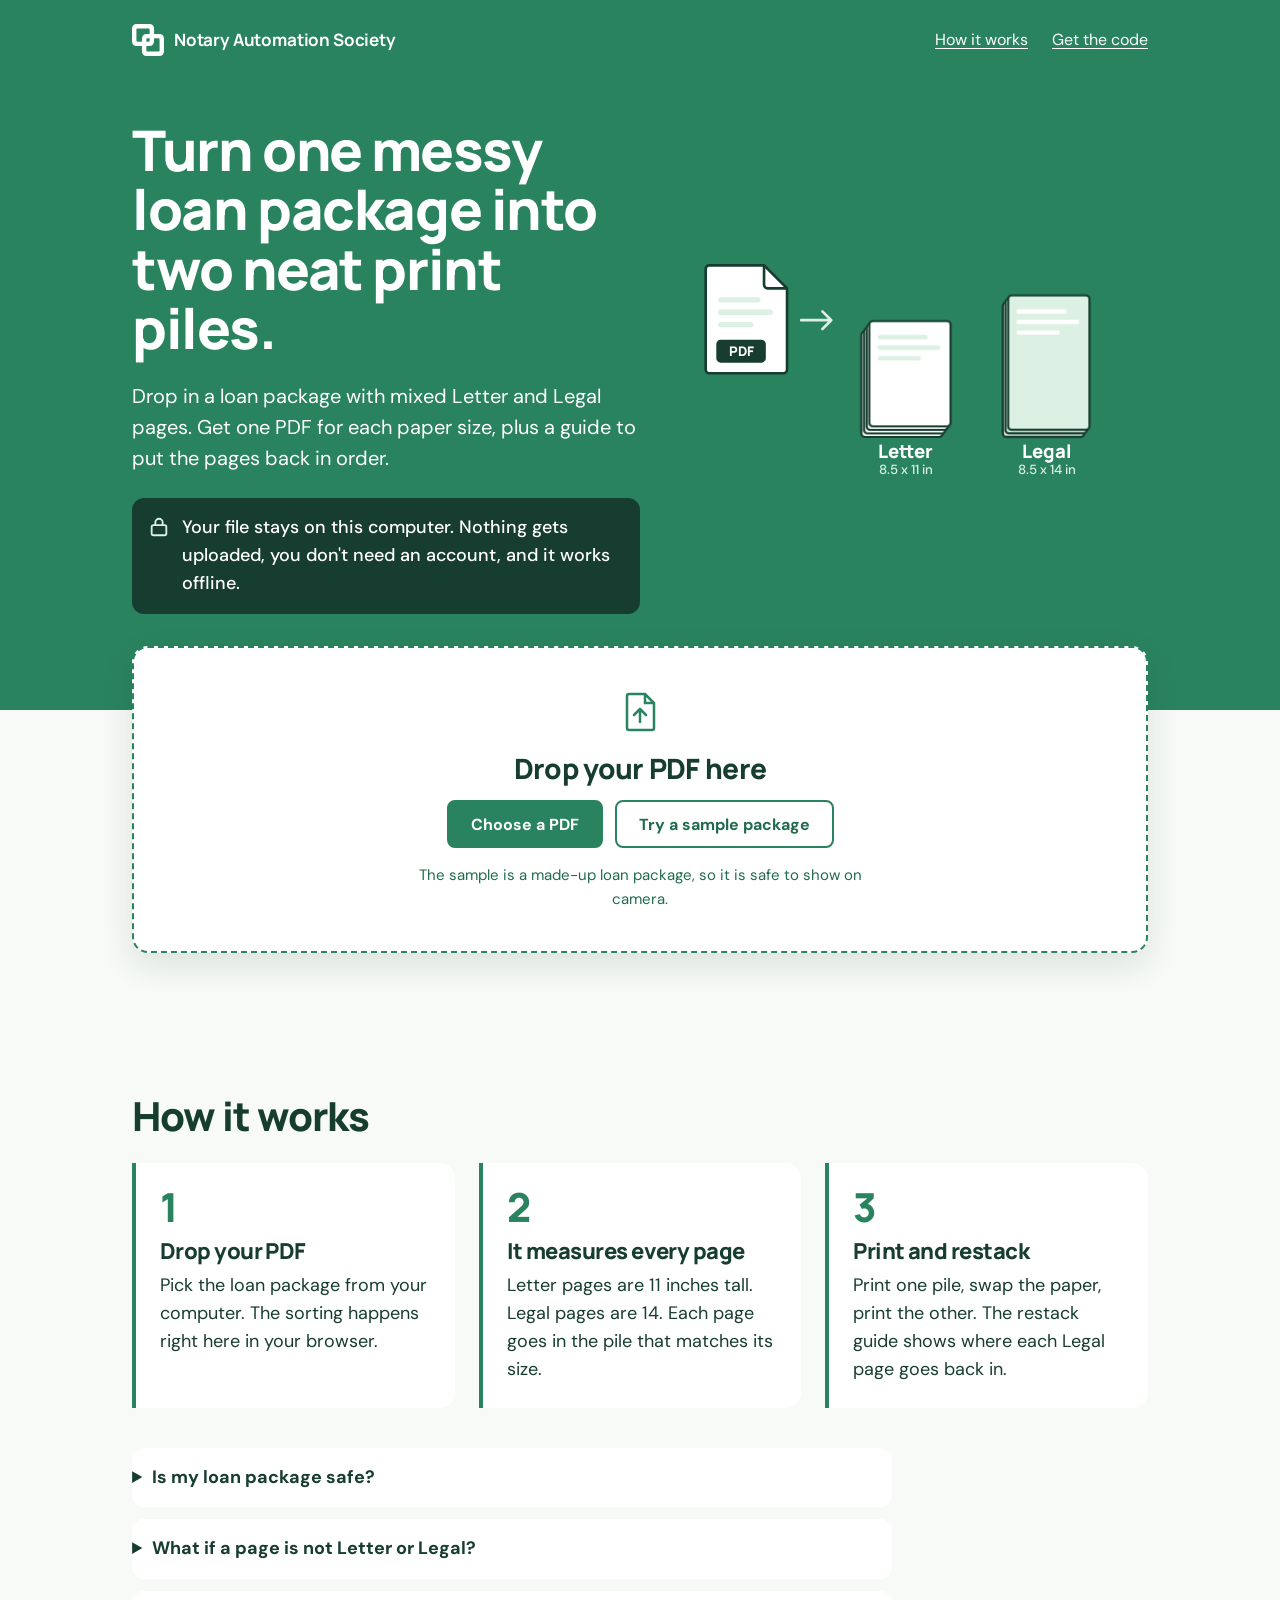
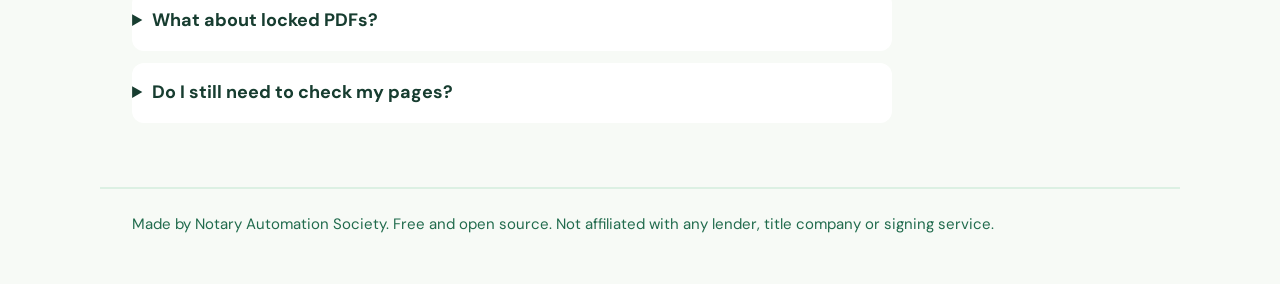
==== index.html @ bef990de "First release: free Letter/Legal page sorter for notaries Splits a mixed loan package into a Letter " ====
<!doctype html>
<html lang="en">
<head>
<meta charset="utf-8">
<meta name="viewport" content="width=device-width, initial-scale=1">
<!-- This rule stops the page from sending anything over the internet. Your PDF stays on your computer. -->
<meta http-equiv="Content-Security-Policy" content="default-src 'self'; script-src 'self'; style-src 'self'; font-src 'self'; img-src 'self' data: blob:; connect-src 'none'; form-action 'none'; base-uri 'none'; object-src 'none'">
<title>Notary Page Sorter</title>
<meta name="description" content="Split a mixed loan package into a Letter PDF and a Legal PDF for one-tray printers. Runs in your browser. Your file never leaves your computer.">
<link rel="icon" href="assets/logo/nas-mark-forest-green.svg" type="image/svg+xml">
<link rel="stylesheet" href="styles.css">
<script src="config.js" defer></script>
<script src="vendor/pdf-lib.min.js" defer></script>
<script src="sample.js" defer></script>
<script src="app.js" defer></script>
</head>
<body class="nas-brand">
<a class="skip" href="#sorter">Skip to the sorter</a>

<div class="hero-band">
  <header class="top wrap">
    <span class="brand"><img src="assets/logo/nas-mark-white.svg" alt="" width="32" height="32"> Notary Automation Society</span>
    <nav class="top-nav" aria-label="Page">
      <a href="#how">How it works</a>
      <a id="code-link" href="https://github.com/eptexas20/notary-page-sorter">Get the code</a>
    </nav>
  </header>

  <section class="hero wrap" aria-labelledby="hero-title">
    <div class="hero-text">
      <h1 id="hero-title">Turn one messy loan package into two neat print piles.</h1>
      <p class="lede">Drop in a loan package with mixed Letter and Legal pages. Get one PDF for each paper size, plus a guide to put the pages back in order.</p>
      <p class="promise">
        <svg viewBox="0 0 24 24" width="22" height="22" aria-hidden="true"><rect x="4" y="10" width="16" height="11" rx="2" fill="none" stroke="currentColor" stroke-width="2"/><path d="M8 10V7a4 4 0 0 1 8 0v3" fill="none" stroke="currentColor" stroke-width="2"/></svg>
        Your file stays on this computer. Nothing gets uploaded, you don't need an account, and it works offline.
      </p>
    </div>

    <svg class="hero-art" viewBox="0 84 520 258" role="img" aria-labelledby="art-title">
      <title id="art-title">A PDF splits into a short Letter pile and a taller Legal pile</title>
      <g class="art-pdf">
        <path d="M24 98h62l26 26v92a4 4 0 0 1-4 4H24a4 4 0 0 1-4-4V102a4 4 0 0 1 4-4z" fill="#FFFFFF" stroke="#173D30" stroke-width="3"/>
        <path d="M86 98v22a4 4 0 0 0 4 4h22" fill="none" stroke="#173D30" stroke-width="3"/>
        <rect x="34" y="134" width="48" height="6" rx="3" fill="#DCF0E3"/>
        <rect x="34" y="148" width="62" height="6" rx="3" fill="#DCF0E3"/>
        <rect x="34" y="162" width="40" height="6" rx="3" fill="#DCF0E3"/>
        <rect x="32" y="182" width="56" height="26" rx="5" fill="#173D30"/>
        <text x="60" y="200" text-anchor="middle" class="art-pdf-label">PDF</text>
      </g>
      <path class="art-arrow" d="M128 160h34m-10-10 10 10-10 10" fill="none" stroke="#DCF0E3" stroke-width="3" stroke-linecap="round" stroke-linejoin="round"/>

      <g class="sheet letter d1"><rect x="196" y="173" width="92" height="119" rx="4"/><path d="M208 191h52M208 203h66M208 215h44"/></g>
      <g class="sheet letter d2"><rect x="199" y="169" width="92" height="119" rx="4"/><path d="M211 187h52M211 199h66M211 211h44"/></g>
      <g class="sheet letter d4"><rect x="202" y="165" width="92" height="119" rx="4"/><path d="M214 183h52M214 195h66M214 207h44"/></g>
      <g class="sheet letter d7"><rect x="205" y="161" width="92" height="119" rx="4"/><path d="M217 179h52M217 191h66M217 203h44"/></g>

      <g class="sheet legal d3"><rect x="356" y="140" width="92" height="152" rx="4"/><path d="M368 158h52M368 170h66M368 182h44"/></g>
      <g class="sheet legal d5"><rect x="359" y="136" width="92" height="152" rx="4"/><path d="M371 154h52M371 166h66M371 178h44"/></g>
      <g class="sheet legal d6"><rect x="362" y="132" width="92" height="152" rx="4"/><path d="M374 150h52M374 162h66M374 174h44"/></g>

      <text x="246" y="316" text-anchor="middle" class="art-name">Letter</text>
      <text x="246" y="334" text-anchor="middle" class="art-size">8.5 x 11 in</text>
      <text x="406" y="316" text-anchor="middle" class="art-name">Legal</text>
      <text x="406" y="334" text-anchor="middle" class="art-size">8.5 x 14 in</text>
    </svg>
  </section>
</div>

<main id="sorter" class="wrap sorter" tabindex="-1">
  <div class="drop" id="drop">
    <input type="file" id="file" accept="application/pdf,.pdf" class="visually-hidden" tabindex="-1">
    <svg class="drop-icon" viewBox="0 0 48 48" width="48" height="48" aria-hidden="true"><path d="M13 6h16l9 9v25a2 2 0 0 1-2 2H13a2 2 0 0 1-2-2V8a2 2 0 0 1 2-2z" fill="#FFFFFF" stroke="currentColor" stroke-width="2.5"/><path d="M29 6v9h9" fill="none" stroke="currentColor" stroke-width="2.5"/><path d="M24 34V21m-6 6 6-6 6 6" fill="none" stroke="currentColor" stroke-width="2.5" stroke-linecap="round" stroke-linejoin="round"/></svg>
    <h2 class="drop-title">Drop your PDF here</h2>
    <div class="drop-actions">
      <button type="button" class="button" id="choose">Choose a PDF</button>
      <button type="button" class="button ghost" id="sample">Try a sample package</button>
    </div>
    <p class="drop-note">The sample is a made-up loan package, so it is safe to show on camera.</p>
  </div>

  <form class="unlock" id="unlock" hidden>
    <label for="password" id="unlock-label">This PDF is locked. Type its password to sort it.</label>
    <div class="unlock-row">
      <input id="password" type="password" autocomplete="off" spellcheck="false">
      <button type="submit" class="button">Unlock and sort</button>
    </div>
    <p class="hint">The password stays on this computer too.</p>
  </form>

  <p class="status" id="status" role="status" aria-live="polite"></p>

  <section class="results" id="results" hidden aria-labelledby="result-title">
    <div class="results-head">
      <div>
        <h2 id="result-title" tabindex="-1">Sorted.</h2>
        <p class="result-file" id="result-file"></p>
      </div>
      <div class="results-head-actions">
        <a class="text-link" id="sample-dl" hidden download="sample-loan-package.pdf">Download the sample</a>
        <button type="button" class="button ghost" id="reset">Sort another PDF</button>
      </div>
    </div>

    <div class="block map-block">
      <h3>Your package, page by page</h3>
      <ul class="key" aria-label="Key">
        <li><span class="swatch letter"></span>Letter, 8.5 x 11</li>
        <li><span class="swatch legal"></span>Legal, 8.5 x 14</li>
        <li class="key-odd" id="key-odd" hidden><span class="swatch odd"></span>Other size, check it</li>
      </ul>
      <ol class="map" id="map" aria-label="Pages in order"></ol>
      <p class="odd-note" id="odd-note" hidden></p>
    </div>

    <div class="piles">
      <article class="pile pile-letter">
        <div class="pile-art letter" aria-hidden="true"><span></span><span></span><span></span></div>
        <div class="pile-body">
          <h3>Letter pile</h3>
          <p class="pile-count"><strong id="letter-count">0</strong> <span id="letter-word">pages</span></p>
          <a class="button" id="letter-dl" download>Download Letter PDF</a>
          <p class="pile-empty" id="letter-empty" hidden>No Letter pages in this file.</p>
        </div>
      </article>
      <article class="pile pile-legal">
        <div class="pile-art legal" aria-hidden="true"><span></span><span></span><span></span></div>
        <div class="pile-body">
          <h3>Legal pile</h3>
          <p class="pile-count"><strong id="legal-count">0</strong> <span id="legal-word">pages</span></p>
          <a class="button" id="legal-dl" download>Download Legal PDF</a>
          <p class="pile-empty" id="legal-empty" hidden>No Legal pages in this file.</p>
        </div>
      </article>
    </div>

    <section class="block plan" id="plan" aria-labelledby="plan-title">
      <p class="print-only print-file" id="print-file"></p>
      <h3 id="plan-title">Print plan</h3>
      <ol class="steps" id="steps"></ol>

      <div id="restack-block">
        <h3>Restack guide</h3>
        <p class="restack-intro">Turn both printed piles face up, first page on top. Then take sheets off the top in this order:</p>
        <ol class="restack" id="restack"></ol>
        <button type="button" class="button ghost no-print" id="print-guide">Print this guide</button>
      </div>
    </section>

    <aside class="cta no-print" aria-labelledby="cta-title">
      <img src="assets/logo/nas-mark-white.svg" alt="" width="56" height="56">
      <div>
        <h3 id="cta-title">Want more free tools like this?</h3>
        <p>Notary Automation Society is a free community where notaries learn to use AI, organize their business information, and make everyday tasks easier.</p>
        <a class="button light" id="join" href="#" hidden>Join the free community</a>
      </div>
    </aside>
  </section>
</main>

<section id="how" class="how wrap no-print" aria-labelledby="how-title">
  <h2 id="how-title">How it works</h2>
  <ol class="how-steps">
    <li>
      <h3>Drop your PDF</h3>
      <p>Pick the loan package from your computer. The sorting happens right here in your browser.</p>
    </li>
    <li>
      <h3>It measures every page</h3>
      <p>Letter pages are 11 inches tall. Legal pages are 14. Each page goes in the pile that matches its size.</p>
    </li>
    <li>
      <h3>Print and restack</h3>
      <p>Print one pile, swap the paper, print the other. The restack guide shows where each Legal page goes back in.</p>
    </li>
  </ol>

  <div class="faq">
    <details>
      <summary>Is my loan package safe?</summary>
      <p>Yes. The page has a built-in rule that blocks it from sending anything over the internet. Your PDF is read on your computer and the two new PDFs are made on your computer. To test it, turn off your Wi-Fi and sort a file.</p>
    </details>
    <details>
      <summary>What if a page is not Letter or Legal?</summary>
      <p>It goes in the closest pile and gets a dashed outline on the page map, so you can check it before you print.</p>
    </details>
    <details>
      <summary>What about locked PDFs?</summary>
      <p>Many packages are locked but open without a password. Those sort right away. If yours needs a password, the page asks for it.</p>
    </details>
    <details>
      <summary>Do I still need to check my pages?</summary>
      <p>Yes. Always count your printed sheets and compare them with the original package before a signing. This tool helps with printing. It does not check documents.</p>
    </details>
  </div>
</section>

<footer class="foot wrap no-print">
  <p>Made by Notary Automation Society. Free and open source. Not affiliated with any lender, title company or signing service.</p>
</footer>
</body>
</html>
---- styles.css ----
/* Notary Page Sorter. Colors, fonts and spacing follow the Notary Automation Society brand kit v1.1. */
@font-face{font-family:Manrope;src:url('assets/fonts/Manrope-Variable.ttf') format('truetype');font-style:normal;font-weight:200 800;font-display:swap}
@font-face{font-family:'DM Sans';src:url('assets/fonts/DMSans-Variable.ttf') format('truetype');font-style:normal;font-weight:100 1000;font-display:swap}

:root{
  --deep:#173D30;
  --forest:#2A835F;
  --soft:#F7FAF6;
  --mint:#DCF0E3;
  --link:#216B4D;
  --white:#FFFFFF;
  --heading:Manrope,Arial,sans-serif;
  --body:'DM Sans',Arial,sans-serif;
  --card:16px;
  --btn:8px;
  /* Paper shapes: Letter is 8.5 x 11, Legal is 8.5 x 14. */
  --tile-w:30px;
  --tile-letter:39px;
  --tile-legal:49px;
}

*,*::before,*::after{box-sizing:border-box}
html{scroll-behavior:smooth}
body{margin:0;background:var(--soft);color:var(--deep);font-family:var(--body);font-size:18px;line-height:1.55;-webkit-font-smoothing:antialiased}
h1,h2,h3{font-family:var(--heading);font-weight:800;letter-spacing:-.025em;line-height:1.15;margin:0}
p{margin:0}
a{color:var(--link);text-decoration:underline;text-underline-offset:.16em}
:focus-visible{outline:3px solid var(--deep);outline-offset:4px}
.wrap{width:100%;max-width:1080px;margin:0 auto;padding:0 16px}
@media(min-width:720px){.wrap{padding:0 32px}}
.visually-hidden{position:absolute!important;width:1px;height:1px;overflow:hidden;clip:rect(0 0 0 0);white-space:nowrap}
.skip{position:absolute;left:16px;top:-60px;background:var(--white);color:var(--deep);padding:8px 16px;border-radius:var(--btn);z-index:10}
.skip:focus{top:16px}
.print-only{display:none}
[hidden]{display:none!important}

/* Buttons */
.button{display:inline-flex;align-items:center;justify-content:center;gap:8px;min-height:48px;border:2px solid var(--forest);border-radius:var(--btn);background:var(--forest);color:var(--white);font-family:var(--body);font-size:16px;font-weight:700;line-height:1.2;padding:12px 22px;text-decoration:none;cursor:pointer;transition:background-color 180ms ease,border-color 180ms ease,color 180ms ease}
.button:hover{background:var(--deep);border-color:var(--deep)}
.button.ghost{background:transparent;color:var(--link)}
.button.ghost:hover{background:var(--mint);border-color:var(--forest);color:var(--deep)}
.button.light{background:var(--white);border-color:var(--white);color:var(--deep)}
.button.light:hover{background:var(--mint);border-color:var(--mint)}
.text-link{font-size:16px;font-weight:500}

/* Hero band */
.hero-band{background:var(--forest);color:var(--white);padding-bottom:96px}
.hero-band :focus-visible{outline-color:var(--white)}
.top{display:flex;align-items:center;justify-content:space-between;gap:16px;flex-wrap:wrap;padding-top:24px;padding-bottom:24px}
.brand{display:inline-flex;align-items:center;gap:10px;font-family:var(--heading);font-weight:700;font-size:17px;letter-spacing:-.01em}
.top-nav{display:flex;gap:24px;font-size:16px}
.top-nav a{color:var(--white)}
.hero{display:grid;gap:32px;align-items:center;padding-top:24px}
@media(min-width:880px){.hero{grid-template-columns:1.05fr .95fr;gap:48px;padding-top:40px}}
.hero h1{font-size:clamp(36px,6vw,56px);line-height:1.06;max-width:18ch}
.lede{margin-top:24px;font-size:20px;max-width:34em}
.promise{display:flex;gap:12px;align-items:flex-start;margin-top:24px;padding:16px;border-radius:12px;background:var(--deep);font-weight:500;max-width:30em}
.promise svg{flex:none;margin-top:2px;color:var(--mint)}
.hero-art{width:100%;max-width:560px;height:auto;justify-self:center;overflow:visible}

/* Hero art: the sheets deal out of the PDF into their piles once, on load. */
.art-pdf-label{font-family:var(--heading);font-weight:800;font-size:15px;fill:var(--white)}
.art-name{font-family:var(--heading);font-weight:800;font-size:21px;fill:var(--white)}
.art-size{font-family:var(--body);font-size:15px;font-weight:500;fill:var(--mint)}
.sheet rect{stroke:var(--deep);stroke-width:2.5}
.sheet path{stroke:var(--mint);stroke-width:5;stroke-linecap:round}
.sheet.letter rect{fill:var(--white)}
.sheet.legal rect{fill:var(--mint)}
.sheet.legal path{stroke:var(--white)}
.sheet{transform-box:fill-box;transform-origin:center;animation:deal 650ms cubic-bezier(.2,.75,.25,1) var(--d) both}
.d1{--fx:-176px;--fy:-75px;--d:.45s}
.d2{--fx:-179px;--fy:-71px;--d:.67s}
.d3{--fx:-336px;--fy:-58px;--d:.89s}
.d4{--fx:-182px;--fy:-67px;--d:1.11s}
.d5{--fx:-339px;--fy:-54px;--d:1.33s}
.d6{--fx:-342px;--fy:-50px;--d:1.55s}
.d7{--fx:-185px;--fy:-63px;--d:1.77s}
@keyframes deal{
  from{opacity:0;transform:translate(var(--fx),var(--fy)) scale(.35) rotate(-12deg)}
  40%{opacity:1}
  to{opacity:1;transform:none}
}

/* Drop zone */
.sorter{position:relative;margin-top:-64px;padding-bottom:64px;outline:none}
.drop{display:flex;flex-direction:column;align-items:center;text-align:center;gap:16px;padding:40px 24px;background:var(--white);border:2px dashed var(--forest);border-radius:var(--card);box-shadow:0 12px 32px rgba(23,61,48,.12);transition:background-color 180ms ease,border-color 180ms ease}
.drop.over{background:var(--mint);border-style:solid;border-color:var(--deep)}
.drop.busy{opacity:.7;pointer-events:none}
.drop-icon{color:var(--forest)}
.drop-title{font-size:28px}
.drop-actions{display:flex;flex-wrap:wrap;gap:12px;justify-content:center}
.drop-note{font-size:15px;color:var(--link);max-width:30em}

.unlock{margin-top:24px;padding:24px;background:var(--white);border-radius:var(--card);border:2px solid var(--deep)}
.unlock label{display:block;font-weight:700;margin-bottom:12px}
.unlock-row{display:flex;flex-wrap:wrap;gap:12px}
.unlock input{flex:1 1 220px;min-height:48px;padding:10px 14px;font:inherit;color:var(--deep);border:2px solid var(--deep);border-radius:var(--btn);background:var(--soft)}
.hint{margin-top:10px;font-size:15px;color:var(--link)}

.status{margin-top:16px;min-height:1.55em;font-weight:500;text-align:center}
.status.error{background:var(--white);border:2px solid var(--deep);border-radius:12px;padding:14px 16px;text-align:left}

/* Results */
.results{margin-top:24px;display:grid;gap:32px}
.results-head{display:flex;flex-wrap:wrap;gap:16px;align-items:flex-end;justify-content:space-between}
.results-head h2{font-size:clamp(30px,5vw,44px);outline:none}
.result-file{margin-top:6px;color:var(--link);overflow-wrap:anywhere}
.results-head-actions{display:flex;flex-wrap:wrap;gap:16px;align-items:center}
.block{background:var(--white);border-radius:var(--card);padding:24px}
@media(min-width:720px){.block{padding:32px}}
.block h3{font-size:24px}

.key{display:flex;flex-wrap:wrap;gap:8px 24px;list-style:none;padding:0;margin:12px 0 24px;font-size:15px}
.key li{display:flex;align-items:center;gap:8px}
.swatch{display:inline-block;width:14px;height:18px;border-radius:2px;border:2px solid var(--deep);background:var(--white)}
.swatch.legal{height:23px;background:var(--mint);border-color:var(--forest)}
.swatch.odd{border-style:dashed;background:var(--soft)}

/* Page map: each tile is a tiny sheet of paper, drawn to scale. */
.map{display:flex;flex-wrap:wrap;align-items:flex-end;gap:10px 6px;list-style:none;margin:0;padding:0}
.tile{position:relative;flex:none;width:var(--tile-w);height:var(--tile-letter);display:flex;align-items:flex-end;justify-content:center;padding-bottom:3px;border:2px solid var(--deep);border-radius:3px;background:var(--white);font-size:11px;font-weight:700;line-height:1;font-variant-numeric:tabular-nums;color:var(--deep);animation:tile-in 240ms ease-out var(--t,0ms) backwards}
.tile.legal{height:var(--tile-legal);background:var(--mint);border-color:var(--forest)}
.tile.odd{border-style:dashed;background:var(--soft)}
.tile.odd::after{content:"!";position:absolute;top:2px;left:0;right:0;text-align:center;font-size:12px}
@keyframes tile-in{from{opacity:0;transform:translateY(10px) scale(.85)}}
.odd-note{margin-top:20px;font-size:16px}

.piles{display:grid;gap:16px}
@media(min-width:720px){.piles{grid-template-columns:1fr 1fr;gap:24px}}
.pile{display:flex;gap:24px;align-items:flex-end;padding:24px;border-radius:var(--card);background:var(--white);border:2px solid var(--deep)}
.pile-legal{background:var(--mint);border-color:var(--forest)}
@media(max-width:479px){.pile{padding:20px}.pile-art{display:none}}
.pile-body{display:flex;flex-direction:column;align-items:flex-start;gap:8px;min-width:0}
.pile-count{font-size:16px}
.pile-count strong{display:block;font-family:var(--heading);font-weight:800;font-size:48px;line-height:1;letter-spacing:-.03em;font-variant-numeric:tabular-nums}
.pile-body .button{margin-top:8px}
.pile-empty{font-size:16px}
/* Little paper stacks, to scale. */
.pile-art{position:relative;flex:none;width:66px;height:84px}
.pile-art span{position:absolute;left:0;bottom:0;width:56px;height:72px;border:2px solid var(--deep);border-radius:3px;background:var(--white)}
.pile-art.legal span{height:92px;background:var(--mint);border-color:var(--forest)}
.pile-art.legal{height:104px}
.pile-art span:nth-child(2){left:4px;bottom:5px}
.pile-art span:nth-child(3){left:8px;bottom:10px}
.pile-art.legal span:nth-child(3){background:var(--white)}
.pile-legal .pile-art.legal span{background:var(--white)}

.plan h3+.steps{margin-top:16px}
.steps,.restack{margin:0;padding:0;list-style:none;counter-reset:n}
.steps li,.restack li{counter-increment:n;position:relative;padding-left:48px;min-height:32px}
.steps li::before,.restack li::before{content:counter(n);position:absolute;left:0;top:-2px;width:32px;height:32px;border-radius:50%;background:var(--forest);color:var(--white);font-family:var(--heading);font-weight:800;font-size:15px;display:flex;align-items:center;justify-content:center}
.steps li+li{margin-top:14px}
#restack-block{margin-top:32px;padding-top:32px;border-top:2px solid var(--mint)}
.restack-intro{margin-top:12px;max-width:40em}
.restack{margin-top:20px;display:grid;gap:10px}
@media(min-width:720px){.restack{grid-template-columns:repeat(auto-fill,minmax(280px,1fr))}}
.restack li{display:flex;flex-wrap:wrap;align-items:center;gap:4px 10px;padding:6px 12px 6px 48px;border-radius:10px;background:var(--soft);min-height:48px}
.restack li::before{left:8px;top:8px}
.restack li.legal{background:var(--mint)}
.chip{display:inline-block;padding:2px 10px;border-radius:999px;border:2px solid var(--deep);background:var(--white);font-size:14px;font-weight:700}
.chip.legal{border-color:var(--forest);background:var(--white)}
.restack .pages{flex-basis:100%;font-size:15px;color:var(--link)}
#print-guide{margin-top:24px}

.cta{display:flex;flex-wrap:wrap;gap:24px;align-items:flex-start;padding:32px;border-radius:var(--card);background:var(--deep);color:var(--white)}
.cta :focus-visible{outline-color:var(--white)}
.cta>div{flex:1 1 280px;display:flex;flex-direction:column;align-items:flex-start;gap:12px}
.cta h3{font-size:26px}
.cta p{max-width:38em}

/* How it works */
.how{padding-top:32px;padding-bottom:64px}
.how h2{font-size:clamp(30px,5vw,40px)}
.how-steps{display:grid;gap:16px;margin:24px 0 0;padding:0;list-style:none;counter-reset:h}
@media(min-width:880px){.how-steps{grid-template-columns:repeat(3,1fr);gap:24px}}
.how-steps li{counter-increment:h;padding:24px;border-left:4px solid var(--forest);background:var(--white);border-radius:0 var(--card) var(--card) 0}
.how-steps li::before{content:counter(h);display:block;font-family:var(--heading);font-weight:800;font-size:40px;line-height:1;color:var(--forest);margin-bottom:12px}
.how-steps h3{font-size:22px;margin-bottom:8px}
.faq{margin-top:40px;display:grid;gap:12px;max-width:760px}
.faq details{background:var(--white);border-radius:12px;padding:0 20px}
.faq summary{cursor:pointer;padding:16px 0;font-weight:700;list-style-position:outside}
.faq details p{padding-bottom:18px}

.foot{padding-top:24px;padding-bottom:48px;font-size:15px;color:var(--link);border-top:2px solid var(--mint)}

@media(prefers-reduced-motion:reduce){
  html{scroll-behavior:auto}
  *,*::before,*::after{animation:none!important;transition:none!important}
}

/* Printing the restack guide prints only the plan. */
@media print{
  body{background:#fff;font-size:12pt}
  .hero-band,.drop,.unlock,.status,.results-head,.map-block,.piles,.no-print{display:none!important}
  .sorter{margin:0;padding:0}
  .results{display:block!important;margin:0}
  .block{padding:0}
  .print-only{display:block}
  .print-file{font-weight:700;margin-bottom:12pt}
  .restack{grid-template-columns:repeat(2,1fr)}
  .restack li,.steps li::before,.restack li::before{-webkit-print-color-adjust:exact;print-color-adjust:exact}
  .restack li{break-inside:avoid}
}
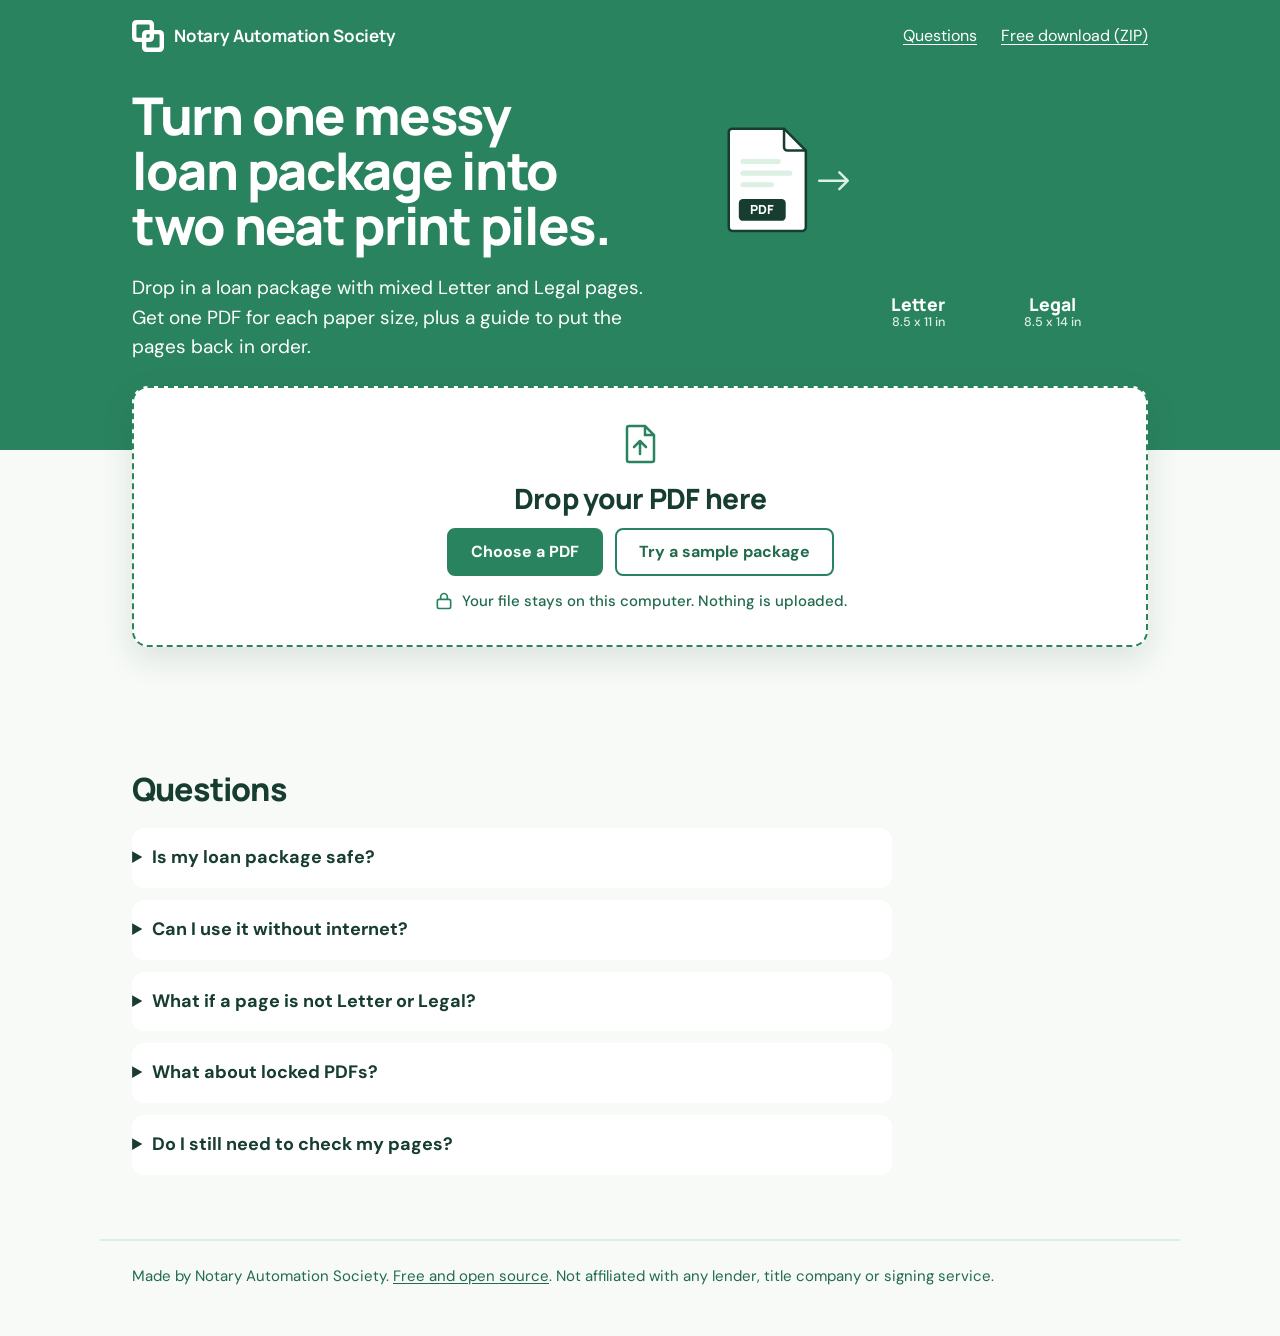
==== commit 05d3162e: "Simplify: tool fits the first screen, steps replace the repeated print plan - Drop zone now visible " ====
--- a/index.html
+++ b/index.html
@@ -7,9 +7,17 @@
 <meta http-equiv="Content-Security-Policy" content="default-src 'self'; script-src 'self'; style-src 'self'; font-src 'self'; img-src 'self' data: blob:; connect-src 'none'; form-action 'none'; base-uri 'none'; object-src 'none'">
 <title>Notary Page Sorter</title>
 <meta name="description" content="Split a mixed loan package into a Letter PDF and a Legal PDF for one-tray printers. Runs in your browser. Your file never leaves your computer.">
+<meta property="og:type" content="website">
+<meta property="og:title" content="Free Notary Page Sorter">
+<meta property="og:description" content="Split Letter and Legal pages so any one-tray printer can handle a loan package. Your file never leaves your computer.">
+<meta property="og:url" content="https://eptexas20.github.io/notary-page-sorter/">
+<meta property="og:image" content="https://eptexas20.github.io/notary-page-sorter/docs/social-card.png">
+<meta property="og:image:width" content="1280">
+<meta property="og:image:height" content="640">
+<meta property="og:image:alt" content="Free Notary Page Sorter: a PDF splits into a Letter pile and a Legal pile">
+<meta name="twitter:card" content="summary_large_image">
 <link rel="icon" href="assets/logo/nas-mark-forest-green.svg" type="image/svg+xml">
 <link rel="stylesheet" href="styles.css">
-<script src="config.js" defer></script>
 <script src="vendor/pdf-lib.min.js" defer></script>
 <script src="sample.js" defer></script>
 <script src="app.js" defer></script>
@@ -21,8 +29,8 @@
   <header class="top wrap">
     <span class="brand"><img src="assets/logo/nas-mark-white.svg" alt="" width="32" height="32"> Notary Automation Society</span>
     <nav class="top-nav" aria-label="Page">
-      <a href="#how">How it works</a>
-      <a id="code-link" href="https://github.com/eptexas20/notary-page-sorter">Get the code</a>
+      <a href="#faq">Questions</a>
+      <a href="https://github.com/eptexas20/notary-page-sorter/archive/refs/heads/main.zip">Free download (ZIP)</a>
     </nav>
   </header>
 
@@ -30,10 +38,6 @@
     <div class="hero-text">
       <h1 id="hero-title">Turn one messy loan package into two neat print piles.</h1>
       <p class="lede">Drop in a loan package with mixed Letter and Legal pages. Get one PDF for each paper size, plus a guide to put the pages back in order.</p>
-      <p class="promise">
-        <svg viewBox="0 0 24 24" width="22" height="22" aria-hidden="true"><rect x="4" y="10" width="16" height="11" rx="2" fill="none" stroke="currentColor" stroke-width="2"/><path d="M8 10V7a4 4 0 0 1 8 0v3" fill="none" stroke="currentColor" stroke-width="2"/></svg>
-        Your file stays on this computer. Nothing gets uploaded, you don't need an account, and it works offline.
-      </p>
     </div>
 
     <svg class="hero-art" viewBox="0 84 520 258" role="img" aria-labelledby="art-title">
@@ -75,7 +79,10 @@
       <button type="button" class="button" id="choose">Choose a PDF</button>
       <button type="button" class="button ghost" id="sample">Try a sample package</button>
     </div>
-    <p class="drop-note">The sample is a made-up loan package, so it is safe to show on camera.</p>
+    <p class="drop-promise">
+      <svg viewBox="0 0 24 24" width="20" height="20" aria-hidden="true"><rect x="4" y="10" width="16" height="11" rx="2" fill="none" stroke="currentColor" stroke-width="2"/><path d="M8 10V7a4 4 0 0 1 8 0v3" fill="none" stroke="currentColor" stroke-width="2"/></svg>
+      Your file stays on this computer. Nothing is uploaded.
+    </p>
   </div>
 
   <form class="unlock" id="unlock" hidden>
@@ -104,80 +111,46 @@
     <div class="block map-block">
       <h3>Your package, page by page</h3>
       <ul class="key" aria-label="Key">
-        <li><span class="swatch letter"></span>Letter, 8.5 x 11</li>
-        <li><span class="swatch legal"></span>Legal, 8.5 x 14</li>
+        <li id="key-letter"><span class="swatch letter"></span>Letter, 8.5 x 11</li>
+        <li id="key-legal"><span class="swatch legal"></span>Legal, 8.5 x 14</li>
         <li class="key-odd" id="key-odd" hidden><span class="swatch odd"></span>Other size, check it</li>
       </ul>
       <ol class="map" id="map" aria-label="Pages in order"></ol>
       <p class="odd-note" id="odd-note" hidden></p>
     </div>
 
-    <div class="piles">
-      <article class="pile pile-letter">
-        <div class="pile-art letter" aria-hidden="true"><span></span><span></span><span></span></div>
-        <div class="pile-body">
-          <h3>Letter pile</h3>
-          <p class="pile-count"><strong id="letter-count">0</strong> <span id="letter-word">pages</span></p>
-          <a class="button" id="letter-dl" download>Download Letter PDF</a>
-          <p class="pile-empty" id="letter-empty" hidden>No Letter pages in this file.</p>
-        </div>
-      </article>
-      <article class="pile pile-legal">
-        <div class="pile-art legal" aria-hidden="true"><span></span><span></span><span></span></div>
-        <div class="pile-body">
-          <h3>Legal pile</h3>
-          <p class="pile-count"><strong id="legal-count">0</strong> <span id="legal-word">pages</span></p>
-          <a class="button" id="legal-dl" download>Download Legal PDF</a>
-          <p class="pile-empty" id="legal-empty" hidden>No Legal pages in this file.</p>
-        </div>
-      </article>
-    </div>
-
-    <section class="block plan" id="plan" aria-labelledby="plan-title">
-      <p class="print-only print-file" id="print-file"></p>
-      <h3 id="plan-title">Print plan</h3>
-      <ol class="steps" id="steps"></ol>
-
-      <div id="restack-block">
-        <h3>Restack guide</h3>
+    <ol class="steps" id="steps" aria-label="Print steps">
+      <li class="step letter" id="step-letter">
+        <h3>Print on Letter paper</h3>
+        <p class="step-count" id="letter-count"></p>
+        <a class="button" id="letter-dl" download>Download Letter PDF</a>
+      </li>
+      <li class="step legal" id="step-legal">
+        <h3>Print on Legal paper</h3>
+        <p class="step-count" id="legal-count"></p>
+        <a class="button" id="legal-dl" download>Download Legal PDF</a>
+      </li>
+      <li class="step restack-step" id="step-restack">
+        <p class="print-only print-file" id="print-file"></p>
+        <h3>Put the pages back in order</h3>
         <p class="restack-intro">Turn both printed piles face up, first page on top. Then take sheets off the top in this order:</p>
         <ol class="restack" id="restack"></ol>
         <button type="button" class="button ghost no-print" id="print-guide">Print this guide</button>
-      </div>
-    </section>
-
-    <aside class="cta no-print" aria-labelledby="cta-title">
-      <img src="assets/logo/nas-mark-white.svg" alt="" width="56" height="56">
-      <div>
-        <h3 id="cta-title">Want more free tools like this?</h3>
-        <p>Notary Automation Society is a free community where notaries learn to use AI, organize their business information, and make everyday tasks easier.</p>
-        <a class="button light" id="join" href="#" hidden>Join the free community</a>
-      </div>
-    </aside>
+      </li>
+    </ol>
   </section>
 </main>
 
-<section id="how" class="how wrap no-print" aria-labelledby="how-title">
-  <h2 id="how-title">How it works</h2>
-  <ol class="how-steps">
-    <li>
-      <h3>Drop your PDF</h3>
-      <p>Pick the loan package from your computer. The sorting happens right here in your browser.</p>
-    </li>
-    <li>
-      <h3>It measures every page</h3>
-      <p>Letter pages are 11 inches tall. Legal pages are 14. Each page goes in the pile that matches its size.</p>
-    </li>
-    <li>
-      <h3>Print and restack</h3>
-      <p>Print one pile, swap the paper, print the other. The restack guide shows where each Legal page goes back in.</p>
-    </li>
-  </ol>
-
+<section id="faq" class="faq-section wrap no-print" aria-labelledby="faq-title">
+  <h2 id="faq-title">Questions</h2>
   <div class="faq">
     <details>
       <summary>Is my loan package safe?</summary>
       <p>Yes. The page has a built-in rule that blocks it from sending anything over the internet. Your PDF is read on your computer and the two new PDFs are made on your computer. To test it, turn off your Wi-Fi and sort a file.</p>
+    </details>
+    <details>
+      <summary>Can I use it without internet?</summary>
+      <p>Yes. <a href="https://github.com/eptexas20/notary-page-sorter/archive/refs/heads/main.zip">Download the free copy</a>, right-click the ZIP file and choose Extract All, then double-click index.html in the new folder.</p>
     </details>
     <details>
       <summary>What if a page is not Letter or Legal?</summary>
@@ -195,7 +168,7 @@
 </section>
 
 <footer class="foot wrap no-print">
-  <p>Made by Notary Automation Society. Free and open source. Not affiliated with any lender, title company or signing service.</p>
+  <p>Made by Notary Automation Society. <a href="https://github.com/eptexas20/notary-page-sorter">Free and open source</a>. Not affiliated with any lender, title company or signing service.</p>
 </footer>
 </body>
 </html>
--- a/styles.css
+++ b/styles.css
@@ -20,9 +20,10 @@
 }
 
 *,*::before,*::after{box-sizing:border-box}
-html{scroll-behavior:smooth}
+html{scroll-behavior:smooth;accent-color:var(--forest);caret-color:var(--deep)}
 body{margin:0;background:var(--soft);color:var(--deep);font-family:var(--body);font-size:18px;line-height:1.55;-webkit-font-smoothing:antialiased}
-h1,h2,h3{font-family:var(--heading);font-weight:800;letter-spacing:-.025em;line-height:1.15;margin:0}
+::selection{background:var(--mint);color:var(--deep)}
+h1,h2,h3{font-family:var(--heading);font-weight:800;letter-spacing:-.025em;line-height:1.15;margin:0;text-wrap:balance}
 p{margin:0}
 a{color:var(--link);text-decoration:underline;text-underline-offset:.16em}
 :focus-visible{outline:3px solid var(--deep);outline-offset:4px}
@@ -39,24 +40,21 @@
 .button:hover{background:var(--deep);border-color:var(--deep)}
 .button.ghost{background:transparent;color:var(--link)}
 .button.ghost:hover{background:var(--mint);border-color:var(--forest);color:var(--deep)}
-.button.light{background:var(--white);border-color:var(--white);color:var(--deep)}
-.button.light:hover{background:var(--mint);border-color:var(--mint)}
 .text-link{font-size:16px;font-weight:500}
 
 /* Hero band */
-.hero-band{background:var(--forest);color:var(--white);padding-bottom:96px}
+.hero-band{background:var(--forest);color:var(--white);padding-bottom:88px}
 .hero-band :focus-visible{outline-color:var(--white)}
-.top{display:flex;align-items:center;justify-content:space-between;gap:16px;flex-wrap:wrap;padding-top:24px;padding-bottom:24px}
+.top{display:flex;align-items:center;justify-content:space-between;gap:12px 16px;flex-wrap:wrap;padding-top:20px;padding-bottom:20px}
 .brand{display:inline-flex;align-items:center;gap:10px;font-family:var(--heading);font-weight:700;font-size:17px;letter-spacing:-.01em}
 .top-nav{display:flex;gap:24px;font-size:16px}
 .top-nav a{color:var(--white)}
-.hero{display:grid;gap:32px;align-items:center;padding-top:24px}
-@media(min-width:880px){.hero{grid-template-columns:1.05fr .95fr;gap:48px;padding-top:40px}}
-.hero h1{font-size:clamp(36px,6vw,56px);line-height:1.06;max-width:18ch}
-.lede{margin-top:24px;font-size:20px;max-width:34em}
-.promise{display:flex;gap:12px;align-items:flex-start;margin-top:24px;padding:16px;border-radius:12px;background:var(--deep);font-weight:500;max-width:30em}
-.promise svg{flex:none;margin-top:2px;color:var(--mint)}
-.hero-art{width:100%;max-width:560px;height:auto;justify-self:center;overflow:visible}
+.hero{display:grid;gap:24px;align-items:center;padding-top:8px}
+@media(min-width:880px){.hero{grid-template-columns:1.1fr .9fr;gap:48px;padding-top:16px}}
+.hero h1{font-size:clamp(36px,4.6vw,52px);line-height:1.06;max-width:18ch}
+.lede{margin-top:20px;font-size:19px;max-width:34em}
+.hero-art{width:100%;max-width:440px;height:auto;justify-self:center;overflow:visible}
+@media(max-width:599px){.hero-art{display:none}}
 
 /* Hero art: the sheets deal out of the PDF into their piles once, on load. */
 .art-pdf-label{font-family:var(--heading);font-weight:800;font-size:15px;fill:var(--white)}
@@ -83,13 +81,14 @@
 
 /* Drop zone */
 .sorter{position:relative;margin-top:-64px;padding-bottom:64px;outline:none}
-.drop{display:flex;flex-direction:column;align-items:center;text-align:center;gap:16px;padding:40px 24px;background:var(--white);border:2px dashed var(--forest);border-radius:var(--card);box-shadow:0 12px 32px rgba(23,61,48,.12);transition:background-color 180ms ease,border-color 180ms ease}
+.drop{display:flex;flex-direction:column;align-items:center;text-align:center;gap:14px;padding:32px 24px;background:var(--white);border:2px dashed var(--forest);border-radius:var(--card);box-shadow:0 12px 32px rgba(23,61,48,.12);transition:background-color 180ms ease,border-color 180ms ease}
 .drop.over{background:var(--mint);border-style:solid;border-color:var(--deep)}
 .drop.busy{opacity:.7;pointer-events:none}
 .drop-icon{color:var(--forest)}
 .drop-title{font-size:28px}
 .drop-actions{display:flex;flex-wrap:wrap;gap:12px;justify-content:center}
-.drop-note{font-size:15px;color:var(--link);max-width:30em}
+.drop-promise{display:flex;align-items:center;gap:8px;font-size:15px;font-weight:500;color:var(--link)}
+.drop-promise svg{flex:none;color:var(--forest)}
 
 .unlock{margin-top:24px;padding:24px;background:var(--white);border-radius:var(--card);border:2px solid var(--deep)}
 .unlock label{display:block;font-weight:700;margin-bottom:12px}
@@ -125,58 +124,34 @@
 @keyframes tile-in{from{opacity:0;transform:translateY(10px) scale(.85)}}
 .odd-note{margin-top:20px;font-size:16px}
 
-.piles{display:grid;gap:16px}
-@media(min-width:720px){.piles{grid-template-columns:1fr 1fr;gap:24px}}
-.pile{display:flex;gap:24px;align-items:flex-end;padding:24px;border-radius:var(--card);background:var(--white);border:2px solid var(--deep)}
-.pile-legal{background:var(--mint);border-color:var(--forest)}
-@media(max-width:479px){.pile{padding:20px}.pile-art{display:none}}
-.pile-body{display:flex;flex-direction:column;align-items:flex-start;gap:8px;min-width:0}
-.pile-count{font-size:16px}
-.pile-count strong{display:block;font-family:var(--heading);font-weight:800;font-size:48px;line-height:1;letter-spacing:-.03em;font-variant-numeric:tabular-nums}
-.pile-body .button{margin-top:8px}
-.pile-empty{font-size:16px}
-/* Little paper stacks, to scale. */
-.pile-art{position:relative;flex:none;width:66px;height:84px}
-.pile-art span{position:absolute;left:0;bottom:0;width:56px;height:72px;border:2px solid var(--deep);border-radius:3px;background:var(--white)}
-.pile-art.legal span{height:92px;background:var(--mint);border-color:var(--forest)}
-.pile-art.legal{height:104px}
-.pile-art span:nth-child(2){left:4px;bottom:5px}
-.pile-art span:nth-child(3){left:8px;bottom:10px}
-.pile-art.legal span:nth-child(3){background:var(--white)}
-.pile-legal .pile-art.legal span{background:var(--white)}
-
-.plan h3+.steps{margin-top:16px}
-.steps,.restack{margin:0;padding:0;list-style:none;counter-reset:n}
-.steps li,.restack li{counter-increment:n;position:relative;padding-left:48px;min-height:32px}
-.steps li::before,.restack li::before{content:counter(n);position:absolute;left:0;top:-2px;width:32px;height:32px;border-radius:50%;background:var(--forest);color:var(--white);font-family:var(--heading);font-weight:800;font-size:15px;display:flex;align-items:center;justify-content:center}
-.steps li+li{margin-top:14px}
-#restack-block{margin-top:32px;padding-top:32px;border-top:2px solid var(--mint)}
-.restack-intro{margin-top:12px;max-width:40em}
-.restack{margin-top:20px;display:grid;gap:10px}
-@media(min-width:720px){.restack{grid-template-columns:repeat(auto-fill,minmax(280px,1fr))}}
-.restack li{display:flex;flex-wrap:wrap;align-items:center;gap:4px 10px;padding:6px 12px 6px 48px;border-radius:10px;background:var(--soft);min-height:48px}
-.restack li::before{left:8px;top:8px}
+/* Steps: print Letter, print Legal, restack. Each print step is drawn like its paper. */
+.steps{display:grid;gap:16px;margin:0;padding:0;list-style:none;counter-reset:step}
+@media(min-width:720px){.steps{grid-template-columns:1fr 1fr;gap:24px}}
+.steps.single .step{grid-column:1/-1}
+.step{counter-increment:step;position:relative;display:flex;flex-direction:column;align-items:flex-start;gap:6px;padding:24px 24px 24px 76px;border-radius:var(--card);background:var(--white);border:2px solid var(--deep)}
+.step::before{content:counter(step);position:absolute;left:24px;top:22px;width:36px;height:36px;border-radius:50%;background:var(--forest);color:var(--white);font-family:var(--heading);font-weight:800;font-size:17px;display:flex;align-items:center;justify-content:center}
+.step h3{font-size:22px}
+.step-count{font-size:16px;color:var(--link)}
+.step .button{margin-top:10px}
+.step.legal{background:var(--mint);border-color:var(--forest)}
+.restack-step{grid-column:1/-1;border-color:var(--mint)}
+@media(max-width:479px){.step{padding:20px 20px 20px 64px}.step::before{left:16px;top:18px}}
+.restack-intro{max-width:40em}
+/* One straight list on screen, read top to bottom like the stack itself. */
+.restack{align-self:stretch;display:grid;gap:8px;max-width:640px;margin:12px 0 0;padding:0;list-style:none;counter-reset:take}
+.restack li{counter-increment:take;position:relative;display:flex;flex-wrap:wrap;align-items:center;gap:2px 10px;padding:8px 14px 8px 46px;border-radius:10px;background:var(--soft);min-height:48px}
+.restack li::before{content:counter(take);position:absolute;left:10px;top:10px;width:26px;height:26px;border-radius:50%;border:2px solid var(--deep);background:var(--white);font-family:var(--heading);font-weight:800;font-size:13px;font-variant-numeric:tabular-nums;display:flex;align-items:center;justify-content:center}
 .restack li.legal{background:var(--mint)}
 .chip{display:inline-block;padding:2px 10px;border-radius:999px;border:2px solid var(--deep);background:var(--white);font-size:14px;font-weight:700}
-.chip.legal{border-color:var(--forest);background:var(--white)}
-.restack .pages{flex-basis:100%;font-size:15px;color:var(--link)}
-#print-guide{margin-top:24px}
+.chip.legal{border-color:var(--forest)}
+.restack .pages{margin-left:auto;font-size:15px;color:var(--link)}
+@media(max-width:479px){.restack .pages{flex-basis:100%;margin-left:0}}
+#print-guide{margin-top:6px}
 
-.cta{display:flex;flex-wrap:wrap;gap:24px;align-items:flex-start;padding:32px;border-radius:var(--card);background:var(--deep);color:var(--white)}
-.cta :focus-visible{outline-color:var(--white)}
-.cta>div{flex:1 1 280px;display:flex;flex-direction:column;align-items:flex-start;gap:12px}
-.cta h3{font-size:26px}
-.cta p{max-width:38em}
-
-/* How it works */
-.how{padding-top:32px;padding-bottom:64px}
-.how h2{font-size:clamp(30px,5vw,40px)}
-.how-steps{display:grid;gap:16px;margin:24px 0 0;padding:0;list-style:none;counter-reset:h}
-@media(min-width:880px){.how-steps{grid-template-columns:repeat(3,1fr);gap:24px}}
-.how-steps li{counter-increment:h;padding:24px;border-left:4px solid var(--forest);background:var(--white);border-radius:0 var(--card) var(--card) 0}
-.how-steps li::before{content:counter(h);display:block;font-family:var(--heading);font-weight:800;font-size:40px;line-height:1;color:var(--forest);margin-bottom:12px}
-.how-steps h3{font-size:22px;margin-bottom:8px}
-.faq{margin-top:40px;display:grid;gap:12px;max-width:760px}
+/* Questions */
+.faq-section{padding-top:16px;padding-bottom:64px}
+.faq-section h2{font-size:32px}
+.faq{margin-top:20px;display:grid;gap:12px;max-width:760px}
 .faq details{background:var(--white);border-radius:12px;padding:0 20px}
 .faq summary{cursor:pointer;padding:16px 0;font-weight:700;list-style-position:outside}
 .faq details p{padding-bottom:18px}
@@ -188,16 +163,17 @@
   *,*::before,*::after{animation:none!important;transition:none!important}
 }
 
-/* Printing the restack guide prints only the plan. */
+/* Printing the restack guide prints only step 3. */
 @media print{
   body{background:#fff;font-size:12pt}
-  .hero-band,.drop,.unlock,.status,.results-head,.map-block,.piles,.no-print{display:none!important}
+  .hero-band,.drop,.unlock,.status,.results-head,.map-block,#step-letter,#step-legal,.no-print{display:none!important}
   .sorter{margin:0;padding:0}
-  .results{display:block!important;margin:0}
-  .block{padding:0}
+  .results,.steps{display:block!important;margin:0}
+  .restack-step{padding:0;border:0}
+  .restack-step::before{display:none}
   .print-only{display:block}
   .print-file{font-weight:700;margin-bottom:12pt}
-  .restack{grid-template-columns:repeat(2,1fr)}
-  .restack li,.steps li::before,.restack li::before{-webkit-print-color-adjust:exact;print-color-adjust:exact}
-  .restack li{break-inside:avoid}
+  .restack{display:block;max-width:none;columns:2;column-gap:12pt}
+  .restack li{break-inside:avoid;margin-bottom:6pt}
+  .restack li,.restack li::before{-webkit-print-color-adjust:exact;print-color-adjust:exact}
 }
